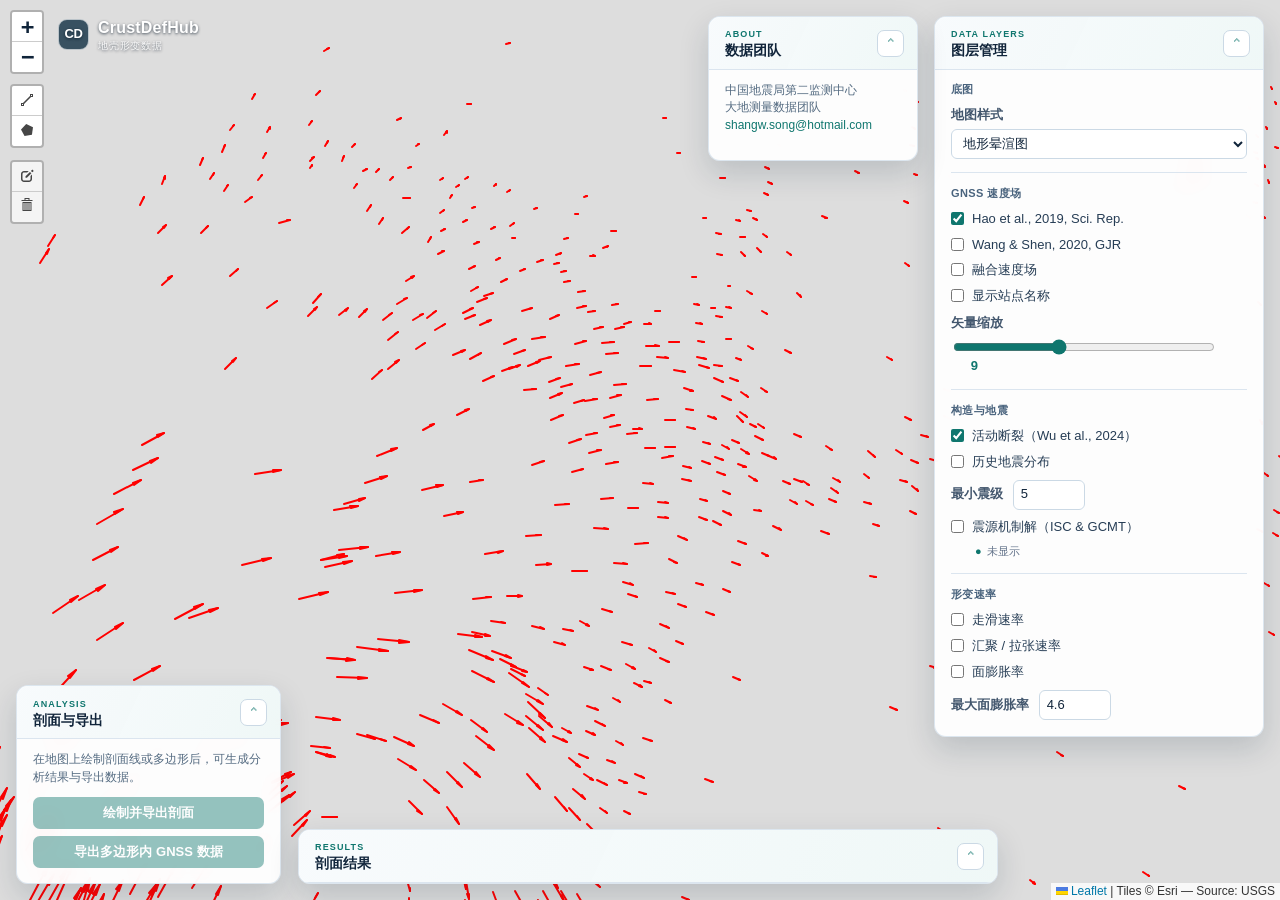
==== index.html @ 32964915 "Update index.html" ====
<!doctype html>
<html lang="zh-CN">
<head>
  <meta charset="UTF-8">
  <meta name="viewport" content="width=device-width, initial-scale=1">
  <meta name="theme-color" content="#0b2239">
  <title>CrustDefHub</title>
  <link rel="stylesheet" href="lib/leaflet/leaflet.css">
  <link rel="stylesheet" href="lib/leaflet/leaflet.draw.css">
  <link rel="stylesheet" href="style.css">
</head>
<body>
  <div id="map" aria-label="地壳形变交互地图"></div>

  <header class="app-brand">
    <span class="brand-mark">CD</span>
    <div><strong>CrustDefHub</strong><small>地壳形变数据</small></div>
  </header>

  <aside class="map-panel layer-panel">
    <div class="panel-heading">
      <div><span class="eyebrow">DATA LAYERS</span><h1>图层管理</h1></div>
      <button class="panel-toggle" type="button" onclick="togglePanel('info-box-content')" aria-label="展开或收起图层管理">⌃</button>
    </div>
    <div id="info-box-content" class="panel-content">
      <section>
        <h2>底图</h2>
        <label class="field-label" for="baseMapSelect">地图样式</label>
        <select id="baseMapSelect"><option value="arcgis">地形晕渲图</option><option value="osm">行政道路图</option></select>
      </section>
      <section>
        <h2>GNSS 速度场</h2>
        <label class="control-row"><input type="checkbox" class="velocityCheckbox" id="toggleVelocity_0" value="./data/velocity1.json" checked><span>Hao et al., 2019, Sci. Rep.</span></label>
        <label class="control-row"><input type="checkbox" class="velocityCheckbox" id="toggleVelocity_1" value="./data/velocity2.json"><span>Wang &amp; Shen, 2020, GJR</span></label>
        <label class="control-row"><input type="checkbox" class="velocityCheckbox" id="toggleVelocity_2" value="./data/velocity3.json"><span>融合速度场</span></label>
        <label class="control-row"><input type="checkbox" id="toggleStationLabels"><span>显示站点名称</span></label>
        <label class="field-label" for="zoomFactorInput">矢量缩放</label>
        <input type="range" id="zoomFactorInput" min="5" max="15" value="9">
        <span id="zoomFactorDisplay" class="range-value">9</span>
      </section>
      <section>
        <h2>构造与地震</h2>
        <label class="control-row"><input type="checkbox" id="toggleFaults" checked><span>活动断裂（Wu et al., 2024）</span></label>
        <label class="control-row"><input type="checkbox" id="toggleEarthquake"><span>历史地震分布</span></label>
        <label class="field-label compact" for="minMagnitude">最小震级</label>
        <input type="number" id="minMagnitude" value="5" step="0.5" min="0.5" max="8.5">
        <label class="control-row beachball-row"><input type="checkbox" id="toggleBeachball"><span>震源机制解（ISC &amp; GCMT）</span></label>
        <p id="beachballStatus" class="layer-status" aria-live="polite">未显示</p>
      </section>
      <section>
        <h2>形变速率</h2>
        <label class="control-row"><input type="checkbox" id="toggleImportedSSLines"><span>走滑速率</span></label>
        <label class="control-row"><input type="checkbox" id="toggleImportedDSLines"><span>汇聚 / 拉张速率</span></label>
        <label class="control-row"><input type="checkbox" id="toggleImportedDaliDrawn"><span>面膨胀率</span></label>
        <label class="field-label compact" for="maxStrainInput">最大面膨胀率</label>
        <input type="number" id="maxStrainInput" value="4.6" step="0.1" min="0.1" max="100">
      </section>
    </div>
  </aside>

  <section id="export-panel" class="map-panel tool-panel">
    <div class="panel-heading"><div><span class="eyebrow">ANALYSIS</span><h2>剖面与导出</h2></div><button class="panel-toggle" type="button" onclick="togglePanel('export-panel-content')">⌃</button></div>
    <div id="export-panel-content" class="panel-content">
      <p>在地图上绘制剖面线或多边形后，可生成分析结果与导出数据。</p>
      <div class="button-stack"><button id="projectBtn" disabled>绘制并导出剖面</button><button id="exportPolyBtn" disabled>导出多边形内 GNSS 数据</button></div>
    </div>
  </section>

  <section id="contact-info" class="map-panel contact-panel">
    <div class="panel-heading"><div><span class="eyebrow">ABOUT</span><h2>数据团队</h2></div><button class="panel-toggle" type="button" onclick="togglePanel('contact-info-content')">⌃</button></div>
    <div id="contact-info-content" class="panel-content"><p>中国地震局第二监测中心<br>大地测量数据团队<br><a href="mailto:shangw.song@hotmail.com">shangw.song@hotmail.com</a></p></div>
  </section>

  <section class="plot-container map-panel" id="plot-container">
    <div class="panel-heading"><div><span class="eyebrow">RESULTS</span><h2>剖面结果</h2></div><button class="panel-toggle" type="button" onclick="togglePanel('plot-container-content')">⌃</button></div>
    <div id="plot-container-content" class="panel-content" style="display:none"><div id="parallelPlot"></div><div id="verticalPlot"></div></div>
  </section>

  <script src="lib/leaflet/leaflet.js"></script>
  <script src="lib/plotly/plotly.min.js"></script>
  <script src="lib/leaflet/leaflet.draw.js"></script>
  <script src="mainobf.js"></script>
  <script src="beachball-performance.js"></script>
</body>
</html>
---- lib/leaflet/leaflet.css ----
/* required styles */

.leaflet-pane,
.leaflet-tile,
.leaflet-marker-icon,
.leaflet-marker-shadow,
.leaflet-tile-container,
.leaflet-pane > svg,
.leaflet-pane > canvas,
.leaflet-zoom-box,
.leaflet-image-layer,
.leaflet-layer {
	position: absolute;
	left: 0;
	top: 0;
	}
.leaflet-container {
	overflow: hidden;
	}
.leaflet-tile,
.leaflet-marker-icon,
.leaflet-marker-shadow {
	-webkit-user-select: none;
	   -moz-user-select: none;
	        user-select: none;
	  -webkit-user-drag: none;
	}
/* Prevents IE11 from highlighting tiles in blue */
.leaflet-tile::selection {
	background: transparent;
}
/* Safari renders non-retina tile on retina better with this, but Chrome is worse */
.leaflet-safari .leaflet-tile {
	image-rendering: -webkit-optimize-contrast;
	}
/* hack that prevents hw layers "stretching" when loading new tiles */
.leaflet-safari .leaflet-tile-container {
	width: 1600px;
	height: 1600px;
	-webkit-transform-origin: 0 0;
	}
.leaflet-marker-icon,
.leaflet-marker-shadow {
	display: block;
	}
/* .leaflet-container svg: reset svg max-width decleration shipped in Joomla! (joomla.org) 3.x */
/* .leaflet-container img: map is broken in FF if you have max-width: 100% on tiles */
.leaflet-container .leaflet-overlay-pane svg {
	max-width: none !important;
	max-height: none !important;
	}
.leaflet-container .leaflet-marker-pane img,
.leaflet-container .leaflet-shadow-pane img,
.leaflet-container .leaflet-tile-pane img,
.leaflet-container img.leaflet-image-layer,
.leaflet-container .leaflet-tile {
	max-width: none !important;
	max-height: none !important;
	width: auto;
	padding: 0;
	}

.leaflet-container img.leaflet-tile {
	/* See: https://bugs.chromium.org/p/chromium/issues/detail?id=600120 */
	mix-blend-mode: plus-lighter;
}

.leaflet-container.leaflet-touch-zoom {
	-ms-touch-action: pan-x pan-y;
	touch-action: pan-x pan-y;
	}
.leaflet-container.leaflet-touch-drag {
	-ms-touch-action: pinch-zoom;
	/* Fallback for FF which doesn't support pinch-zoom */
	touch-action: none;
	touch-action: pinch-zoom;
}
.leaflet-container.leaflet-touch-drag.leaflet-touch-zoom {
	-ms-touch-action: none;
	touch-action: none;
}
.leaflet-container {
	-webkit-tap-highlight-color: transparent;
}
.leaflet-container a {
	-webkit-tap-highlight-color: rgba(51, 181, 229, 0.4);
}
.leaflet-tile {
	filter: inherit;
	visibility: hidden;
	}
.leaflet-tile-loaded {
	visibility: inherit;
	}
.leaflet-zoom-box {
	width: 0;
	height: 0;
	-moz-box-sizing: border-box;
	     box-sizing: border-box;
	z-index: 800;
	}
/* workaround for https://bugzilla.mozilla.org/show_bug.cgi?id=888319 */
.leaflet-overlay-pane svg {
	-moz-user-select: none;
	}

.leaflet-pane         { z-index: 400; }

.leaflet-tile-pane    { z-index: 200; }
.leaflet-overlay-pane { z-index: 400; }
.leaflet-shadow-pane  { z-index: 500; }
.leaflet-marker-pane  { z-index: 600; }
.leaflet-tooltip-pane   { z-index: 650; }
.leaflet-popup-pane   { z-index: 700; }

.leaflet-map-pane canvas { z-index: 100; }
.leaflet-map-pane svg    { z-index: 200; }

.leaflet-vml-shape {
	width: 1px;
	height: 1px;
	}
.lvml {
	behavior: url(#default#VML);
	display: inline-block;
	position: absolute;
	}


/* control positioning */

.leaflet-control {
	position: relative;
	z-index: 800;
	pointer-events: visiblePainted; /* IE 9-10 doesn't have auto */
	pointer-events: auto;
	}
.leaflet-top,
.leaflet-bottom {
	position: absolute;
	z-index: 1000;
	pointer-events: none;
	}
.leaflet-top {
	top: 0;
	}
.leaflet-right {
	right: 0;
	}
.leaflet-bottom {
	bottom: 0;
	}
.leaflet-left {
	left: 0;
	}
.leaflet-control {
	float: left;
	clear: both;
	}
.leaflet-right .leaflet-control {
	float: right;
	}
.leaflet-top .leaflet-control {
	margin-top: 10px;
	}
.leaflet-bottom .leaflet-control {
	margin-bottom: 10px;
	}
.leaflet-left .leaflet-control {
	margin-left: 10px;
	}
.leaflet-right .leaflet-control {
	margin-right: 10px;
	}


/* zoom and fade animations */

.leaflet-fade-anim .leaflet-popup {
	opacity: 0;
	-webkit-transition: opacity 0.2s linear;
	   -moz-transition: opacity 0.2s linear;
	        transition: opacity 0.2s linear;
	}
.leaflet-fade-anim .leaflet-map-pane .leaflet-popup {
	opacity: 1;
	}
.leaflet-zoom-animated {
	-webkit-transform-origin: 0 0;
	    -ms-transform-origin: 0 0;
	        transform-origin: 0 0;
	}
svg.leaflet-zoom-animated {
	will-change: transform;
}

.leaflet-zoom-anim .leaflet-zoom-animated {
	-webkit-transition: -webkit-transform 0.25s cubic-bezier(0,0,0.25,1);
	   -moz-transition:    -moz-transform 0.25s cubic-bezier(0,0,0.25,1);
	        transition:         transform 0.25s cubic-bezier(0,0,0.25,1);
	}
.leaflet-zoom-anim .leaflet-tile,
.leaflet-pan-anim .leaflet-tile {
	-webkit-transition: none;
	   -moz-transition: none;
	        transition: none;
	}

.leaflet-zoom-anim .leaflet-zoom-hide {
	visibility: hidden;
	}


/* cursors */

.leaflet-interactive {
	cursor: pointer;
	}
.leaflet-grab {
	cursor: -webkit-grab;
	cursor:    -moz-grab;
	cursor:         grab;
	}
.leaflet-crosshair,
.leaflet-crosshair .leaflet-interactive {
	cursor: crosshair;
	}
.leaflet-popup-pane,
.leaflet-control {
	cursor: auto;
	}
.leaflet-dragging .leaflet-grab,
.leaflet-dragging .leaflet-grab .leaflet-interactive,
.leaflet-dragging .leaflet-marker-draggable {
	cursor: move;
	cursor: -webkit-grabbing;
	cursor:    -moz-grabbing;
	cursor:         grabbing;
	}

/* marker & overlays interactivity */
.leaflet-marker-icon,
.leaflet-marker-shadow,
.leaflet-image-layer,
.leaflet-pane > svg path,
.leaflet-tile-container {
	pointer-events: none;
	}

.leaflet-marker-icon.leaflet-interactive,
.leaflet-image-layer.leaflet-interactive,
.leaflet-pane > svg path.leaflet-interactive,
svg.leaflet-image-layer.leaflet-interactive path {
	pointer-events: visiblePainted; /* IE 9-10 doesn't have auto */
	pointer-events: auto;
	}

/* visual tweaks */

.leaflet-container {
	background: #ddd;
	outline-offset: 1px;
	}
.leaflet-container a {
	color: #0078A8;
	}
.leaflet-zoom-box {
	border: 2px dotted #38f;
	background: rgba(255,255,255,0.5);
	}


/* general typography */
.leaflet-container {
	font-family: "Helvetica Neue", Arial, Helvetica, sans-serif;
	font-size: 12px;
	font-size: 0.75rem;
	line-height: 1.5;
	}


/* general toolbar styles */

.leaflet-bar {
	box-shadow: 0 1px 5px rgba(0,0,0,0.65);
	border-radius: 4px;
	}
.leaflet-bar a {
	background-color: #fff;
	border-bottom: 1px solid #ccc;
	width: 26px;
	height: 26px;
	line-height: 26px;
	display: block;
	text-align: center;
	text-decoration: none;
	color: black;
	}
.leaflet-bar a,
.leaflet-control-layers-toggle {
	background-position: 50% 50%;
	background-repeat: no-repeat;
	display: block;
	}
.leaflet-bar a:hover,
.leaflet-bar a:focus {
	background-color: #f4f4f4;
	}
.leaflet-bar a:first-child {
	border-top-left-radius: 4px;
	border-top-right-radius: 4px;
	}
.leaflet-bar a:last-child {
	border-bottom-left-radius: 4px;
	border-bottom-right-radius: 4px;
	border-bottom: none;
	}
.leaflet-bar a.leaflet-disabled {
	cursor: default;
	background-color: #f4f4f4;
	color: #bbb;
	}

.leaflet-touch .leaflet-bar a {
	width: 30px;
	height: 30px;
	line-height: 30px;
	}
.leaflet-touch .leaflet-bar a:first-child {
	border-top-left-radius: 2px;
	border-top-right-radius: 2px;
	}
.leaflet-touch .leaflet-bar a:last-child {
	border-bottom-left-radius: 2px;
	border-bottom-right-radius: 2px;
	}

/* zoom control */

.leaflet-control-zoom-in,
.leaflet-control-zoom-out {
	font: bold 18px 'Lucida Console', Monaco, monospace;
	text-indent: 1px;
	}

.leaflet-touch .leaflet-control-zoom-in, .leaflet-touch .leaflet-control-zoom-out  {
	font-size: 22px;
	}


/* layers control */

.leaflet-control-layers {
	box-shadow: 0 1px 5px rgba(0,0,0,0.4);
	background: #fff;
	border-radius: 5px;
	}
.leaflet-control-layers-toggle {
	background-image: url(images/layers.png);
	width: 36px;
	height: 36px;
	}
.leaflet-retina .leaflet-control-layers-toggle {
	background-image: url(images/layers-2x.png);
	background-size: 26px 26px;
	}
.leaflet-touch .leaflet-control-layers-toggle {
	width: 44px;
	height: 44px;
	}
.leaflet-control-layers .leaflet-control-layers-list,
.leaflet-control-layers-expanded .leaflet-control-layers-toggle {
	display: none;
	}
.leaflet-control-layers-expanded .leaflet-control-layers-list {
	display: block;
	position: relative;
	}
.leaflet-control-layers-expanded {
	padding: 6px 10px 6px 6px;
	color: #333;
	background: #fff;
	}
.leaflet-control-layers-scrollbar {
	overflow-y: scroll;
	overflow-x: hidden;
	padding-right: 5px;
	}
.leaflet-control-layers-selector {
	margin-top: 2px;
	position: relative;
	top: 1px;
	}
.leaflet-control-layers label {
	display: block;
	font-size: 13px;
	font-size: 1.08333em;
	}
.leaflet-control-layers-separator {
	height: 0;
	border-top: 1px solid #ddd;
	margin: 5px -10px 5px -6px;
	}

/* Default icon URLs */
.leaflet-default-icon-path { /* used only in path-guessing heuristic, see L.Icon.Default */
	background-image: url(images/marker-icon.png);
	}


/* attribution and scale controls */

.leaflet-container .leaflet-control-attribution {
	background: #fff;
	background: rgba(255, 255, 255, 0.8);
	margin: 0;
	}
.leaflet-control-attribution,
.leaflet-control-scale-line {
	padding: 0 5px;
	color: #333;
	line-height: 1.4;
	}
.leaflet-control-attribution a {
	text-decoration: none;
	}
.leaflet-control-attribution a:hover,
.leaflet-control-attribution a:focus {
	text-decoration: underline;
	}
.leaflet-attribution-flag {
	display: inline !important;
	vertical-align: baseline !important;
	width: 1em;
	height: 0.6669em;
	}
.leaflet-left .leaflet-control-scale {
	margin-left: 5px;
	}
.leaflet-bottom .leaflet-control-scale {
	margin-bottom: 5px;
	}
.leaflet-control-scale-line {
	border: 2px solid #777;
	border-top: none;
	line-height: 1.1;
	padding: 2px 5px 1px;
	white-space: nowrap;
	-moz-box-sizing: border-box;
	     box-sizing: border-box;
	background: rgba(255, 255, 255, 0.8);
	text-shadow: 1px 1px #fff;
	}
.leaflet-control-scale-line:not(:first-child) {
	border-top: 2px solid #777;
	border-bottom: none;
	margin-top: -2px;
	}
.leaflet-control-scale-line:not(:first-child):not(:last-child) {
	border-bottom: 2px solid #777;
	}

.leaflet-touch .leaflet-control-attribution,
.leaflet-touch .leaflet-control-layers,
.leaflet-touch .leaflet-bar {
	box-shadow: none;
	}
.leaflet-touch .leaflet-control-layers,
.leaflet-touch .leaflet-bar {
	border: 2px solid rgba(0,0,0,0.2);
	background-clip: padding-box;
	}


/* popup */

.leaflet-popup {
	position: absolute;
	text-align: center;
	margin-bottom: 20px;
	}
.leaflet-popup-content-wrapper {
	padding: 1px;
	text-align: left;
	border-radius: 12px;
	}
.leaflet-popup-content {
	margin: 13px 24px 13px 20px;
	line-height: 1.3;
	font-size: 13px;
	font-size: 1.08333em;
	min-height: 1px;
	}
.leaflet-popup-content p {
	margin: 17px 0;
	margin: 1.3em 0;
	}
.leaflet-popup-tip-container {
	width: 40px;
	height: 20px;
	position: absolute;
	left: 50%;
	margin-top: -1px;
	margin-left: -20px;
	overflow: hidden;
	pointer-events: none;
	}
.leaflet-popup-tip {
	width: 17px;
	height: 17px;
	padding: 1px;

	margin: -10px auto 0;
	pointer-events: auto;

	-webkit-transform: rotate(45deg);
	   -moz-transform: rotate(45deg);
	    -ms-transform: rotate(45deg);
	        transform: rotate(45deg);
	}
.leaflet-popup-content-wrapper,
.leaflet-popup-tip {
	background: white;
	color: #333;
	box-shadow: 0 3px 14px rgba(0,0,0,0.4);
	}
.leaflet-container a.leaflet-popup-close-button {
	position: absolute;
	top: 0;
	right: 0;
	border: none;
	text-align: center;
	width: 24px;
	height: 24px;
	font: 16px/24px Tahoma, Verdana, sans-serif;
	color: #757575;
	text-decoration: none;
	background: transparent;
	}
.leaflet-container a.leaflet-popup-close-button:hover,
.leaflet-container a.leaflet-popup-close-button:focus {
	color: #585858;
	}
.leaflet-popup-scrolled {
	overflow: auto;
	}

.leaflet-oldie .leaflet-popup-content-wrapper {
	-ms-zoom: 1;
	}
.leaflet-oldie .leaflet-popup-tip {
	width: 24px;
	margin: 0 auto;

	-ms-filter: "progid:DXImageTransform.Microsoft.Matrix(M11=0.70710678, M12=0.70710678, M21=-0.70710678, M22=0.70710678)";
	filter: progid:DXImageTransform.Microsoft.Matrix(M11=0.70710678, M12=0.70710678, M21=-0.70710678, M22=0.70710678);
	}

.leaflet-oldie .leaflet-control-zoom,
.leaflet-oldie .leaflet-control-layers,
.leaflet-oldie .leaflet-popup-content-wrapper,
.leaflet-oldie .leaflet-popup-tip {
	border: 1px solid #999;
	}


/* div icon */

.leaflet-div-icon {
	background: #fff;
	border: 1px solid #666;
	}


/* Tooltip */
/* Base styles for the element that has a tooltip */
.leaflet-tooltip {
	position: absolute;
	padding: 6px;
	background-color: #fff;
	border: 1px solid #fff;
	border-radius: 3px;
	color: #222;
	white-space: nowrap;
	-webkit-user-select: none;
	-moz-user-select: none;
	-ms-user-select: none;
	user-select: none;
	pointer-events: none;
	box-shadow: 0 1px 3px rgba(0,0,0,0.4);
	}
.leaflet-tooltip.leaflet-interactive {
	cursor: pointer;
	pointer-events: auto;
	}
.leaflet-tooltip-top:before,
.leaflet-tooltip-bottom:before,
.leaflet-tooltip-left:before,
.leaflet-tooltip-right:before {
	position: absolute;
	pointer-events: none;
	border: 6px solid transparent;
	background: transparent;
	content: "";
	}

/* Directions */

.leaflet-tooltip-bottom {
	margin-top: 6px;
}
.leaflet-tooltip-top {
	margin-top: -6px;
}
.leaflet-tooltip-bottom:before,
.leaflet-tooltip-top:before {
	left: 50%;
	margin-left: -6px;
	}
.leaflet-tooltip-top:before {
	bottom: 0;
	margin-bottom: -12px;
	border-top-color: #fff;
	}
.leaflet-tooltip-bottom:before {
	top: 0;
	margin-top: -12px;
	margin-left: -6px;
	border-bottom-color: #fff;
	}
.leaflet-tooltip-left {
	margin-left: -6px;
}
.leaflet-tooltip-right {
	margin-left: 6px;
}
.leaflet-tooltip-left:before,
.leaflet-tooltip-right:before {
	top: 50%;
	margin-top: -6px;
	}
.leaflet-tooltip-left:before {
	right: 0;
	margin-right: -12px;
	border-left-color: #fff;
	}
.leaflet-tooltip-right:before {
	left: 0;
	margin-left: -12px;
	border-right-color: #fff;
	}

/* Printing */

@media print {
	/* Prevent printers from removing background-images of controls. */
	.leaflet-control {
		-webkit-print-color-adjust: exact;
		print-color-adjust: exact;
		}
	}
---- lib/leaflet/leaflet.draw.css ----
.leaflet-draw-section{position:relative}.leaflet-draw-toolbar{margin-top:12px}.leaflet-draw-toolbar-top{margin-top:0}.leaflet-draw-toolbar-notop a:first-child{border-top-right-radius:0}.leaflet-draw-toolbar-nobottom a:last-child{border-bottom-right-radius:0}.leaflet-draw-toolbar a{background-image:url('images/spritesheet.png');background-image:linear-gradient(transparent,transparent),url('images/spritesheet.svg');background-repeat:no-repeat;background-size:300px 30px;background-clip:padding-box}.leaflet-retina .leaflet-draw-toolbar a{background-image:url('images/spritesheet-2x.png');background-image:linear-gradient(transparent,transparent),url('images/spritesheet.svg')}
.leaflet-draw a{display:block;text-align:center;text-decoration:none}.leaflet-draw a .sr-only{position:absolute;width:1px;height:1px;padding:0;margin:-1px;overflow:hidden;clip:rect(0,0,0,0);border:0}.leaflet-draw-actions{display:none;list-style:none;margin:0;padding:0;position:absolute;left:26px;top:0;white-space:nowrap}.leaflet-touch .leaflet-draw-actions{left:32px}.leaflet-right .leaflet-draw-actions{right:26px;left:auto}.leaflet-touch .leaflet-right .leaflet-draw-actions{right:32px;left:auto}.leaflet-draw-actions li{display:inline-block}
.leaflet-draw-actions li:first-child a{border-left:0}.leaflet-draw-actions li:last-child a{-webkit-border-radius:0 4px 4px 0;border-radius:0 4px 4px 0}.leaflet-right .leaflet-draw-actions li:last-child a{-webkit-border-radius:0;border-radius:0}.leaflet-right .leaflet-draw-actions li:first-child a{-webkit-border-radius:4px 0 0 4px;border-radius:4px 0 0 4px}.leaflet-draw-actions a{background-color:#919187;border-left:1px solid #AAA;color:#FFF;font:11px/19px "Helvetica Neue",Arial,Helvetica,sans-serif;line-height:28px;text-decoration:none;padding-left:10px;padding-right:10px;height:28px}
.leaflet-touch .leaflet-draw-actions a{font-size:12px;line-height:30px;height:30px}.leaflet-draw-actions-bottom{margin-top:0}.leaflet-draw-actions-top{margin-top:1px}.leaflet-draw-actions-top a,.leaflet-draw-actions-bottom a{height:27px;line-height:27px}.leaflet-draw-actions a:hover{background-color:#a0a098}.leaflet-draw-actions-top.leaflet-draw-actions-bottom a{height:26px;line-height:26px}.leaflet-draw-toolbar .leaflet-draw-draw-polyline{background-position:-2px -2px}.leaflet-touch .leaflet-draw-toolbar .leaflet-draw-draw-polyline{background-position:0 -1px}
.leaflet-draw-toolbar .leaflet-draw-draw-polygon{background-position:-31px -2px}.leaflet-touch .leaflet-draw-toolbar .leaflet-draw-draw-polygon{background-position:-29px -1px}.leaflet-draw-toolbar .leaflet-draw-draw-rectangle{background-position:-62px -2px}.leaflet-touch .leaflet-draw-toolbar .leaflet-draw-draw-rectangle{background-position:-60px -1px}.leaflet-draw-toolbar .leaflet-draw-draw-circle{background-position:-92px -2px}.leaflet-touch .leaflet-draw-toolbar .leaflet-draw-draw-circle{background-position:-90px -1px}
.leaflet-draw-toolbar .leaflet-draw-draw-marker{background-position:-122px -2px}.leaflet-touch .leaflet-draw-toolbar .leaflet-draw-draw-marker{background-position:-120px -1px}.leaflet-draw-toolbar .leaflet-draw-draw-circlemarker{background-position:-273px -2px}.leaflet-touch .leaflet-draw-toolbar .leaflet-draw-draw-circlemarker{background-position:-271px -1px}.leaflet-draw-toolbar .leaflet-draw-edit-edit{background-position:-152px -2px}.leaflet-touch .leaflet-draw-toolbar .leaflet-draw-edit-edit{background-position:-150px -1px}
.leaflet-draw-toolbar .leaflet-draw-edit-remove{background-position:-182px -2px}.leaflet-touch .leaflet-draw-toolbar .leaflet-draw-edit-remove{background-position:-180px -1px}.leaflet-draw-toolbar .leaflet-draw-edit-edit.leaflet-disabled{background-position:-212px -2px}.leaflet-touch .leaflet-draw-toolbar .leaflet-draw-edit-edit.leaflet-disabled{background-position:-210px -1px}.leaflet-draw-toolbar .leaflet-draw-edit-remove.leaflet-disabled{background-position:-242px -2px}.leaflet-touch .leaflet-draw-toolbar .leaflet-draw-edit-remove.leaflet-disabled{background-position:-240px -2px}
.leaflet-mouse-marker{background-color:#fff;cursor:crosshair}.leaflet-draw-tooltip{background:#363636;background:rgba(0,0,0,0.5);border:1px solid transparent;-webkit-border-radius:4px;border-radius:4px;color:#fff;font:12px/18px "Helvetica Neue",Arial,Helvetica,sans-serif;margin-left:20px;margin-top:-21px;padding:4px 8px;position:absolute;visibility:hidden;white-space:nowrap;z-index:6}.leaflet-draw-tooltip:before{border-right:6px solid black;border-right-color:rgba(0,0,0,0.5);border-top:6px solid transparent;border-bottom:6px solid transparent;content:"";position:absolute;top:7px;left:-7px}
.leaflet-error-draw-tooltip{background-color:#f2dede;border:1px solid #e6b6bd;color:#b94a48}.leaflet-error-draw-tooltip:before{border-right-color:#e6b6bd}.leaflet-draw-tooltip-single{margin-top:-12px}.leaflet-draw-tooltip-subtext{color:#f8d5e4}.leaflet-draw-guide-dash{font-size:1%;opacity:.6;position:absolute;width:5px;height:5px}.leaflet-edit-marker-selected{background-color:rgba(254,87,161,0.1);border:4px dashed rgba(254,87,161,0.6);-webkit-border-radius:4px;border-radius:4px;box-sizing:content-box}
.leaflet-edit-move{cursor:move}.leaflet-edit-resize{cursor:pointer}.leaflet-oldie .leaflet-draw-toolbar{border:1px solid #999}
---- style.css ----
:root { --ink:#10243a; --muted:#64748b; --line:#dbe5ef; --surface:rgba(255,255,255,.94); --accent:#0f766e; --accent-dark:#0b5e58; }
* { box-sizing:border-box; }
html, body, #map { width:100%; height:100%; margin:0; }
body { color:var(--ink); font:13px/1.45 "Microsoft YaHei", "Segoe UI", sans-serif; background:#e8eef3; }
button, input, select { font:inherit; }
.app-brand { position:fixed; z-index:1001; top:16px; left:58px; display:flex; align-items:center; gap:9px; color:#fff; text-shadow:0 1px 3px rgba(4,20,35,.7); pointer-events:none; }
.brand-mark { display:grid; place-items:center; width:31px; height:31px; border:1px solid rgba(255,255,255,.65); border-radius:9px; background:rgba(9,42,62,.78); font-weight:800; letter-spacing:-.5px; }
.app-brand strong { display:block; font-size:16px; letter-spacing:.2px; }.app-brand small { display:block; opacity:.85; font-size:10px; letter-spacing:.8px; }
.map-panel { position:absolute; z-index:1000; background:var(--surface); border:1px solid rgba(219,229,239,.95); border-radius:12px; box-shadow:0 12px 30px rgba(15,35,57,.16); backdrop-filter:blur(10px); overflow:hidden; }
.layer-panel { top:16px; right:16px; width:min(330px, calc(100vw - 32px)); max-height:calc(100vh - 32px); overflow:auto; }
.tool-panel { bottom:16px; left:16px; width:265px; }.contact-panel { top:16px; right:362px; width:210px; }.plot-container { bottom:16px; left:298px; width:min(700px, calc(100vw - 330px)); max-height:calc(100vh - 32px); overflow:auto; }
.panel-heading { min-height:53px; padding:10px 13px 9px 16px; display:flex; align-items:center; justify-content:space-between; gap:10px; border-bottom:1px solid var(--line); background:linear-gradient(115deg, rgba(248,251,253,.98), rgba(238,247,246,.95)); }
.panel-heading h1, .panel-heading h2 { margin:1px 0 0; font-size:14px; line-height:1.15; }.eyebrow { display:block; color:var(--accent); font-size:9px; font-weight:800; letter-spacing:1.15px; }
.panel-toggle { width:27px; height:27px; border:1px solid #cbd9e5; border-radius:7px; background:white; color:var(--accent); cursor:pointer; font-size:17px; line-height:18px; }.panel-toggle:hover { background:#e6f4f2; }
.panel-content { padding:12px 16px 15px; }.panel-content section + section { margin-top:13px; padding-top:13px; border-top:1px solid var(--line); }.panel-content h2 { margin:0 0 8px; font-size:11px; color:#49637d; letter-spacing:.4px; text-transform:uppercase; }
.field-label { display:block; margin:8px 0 4px; font-weight:600; color:#42566d; }.field-label.compact { display:inline-block; margin:7px 6px 7px 0; }
.control-row { display:flex; align-items:flex-start; gap:8px; margin:7px 0; cursor:pointer; color:#263d55; }.control-row:hover span { color:var(--accent-dark); }.control-row input { margin:2px 0 0; accent-color:var(--accent); }
select, input[type="number"] { min-height:30px; border:1px solid #cbd9e5; border-radius:6px; padding:4px 7px; color:var(--ink); background:#fff; } select { width:100%; } input[type="number"] { width:72px; } input[type="range"] { width:calc(100% - 34px); accent-color:var(--accent); vertical-align:middle; }.range-value { display:inline-block; width:27px; color:var(--accent); font-weight:700; text-align:right; }
.layer-status { margin:5px 0 0 24px; color:var(--muted); font-size:11px; }.layer-status::before { content:"●"; margin-right:5px; color:var(--accent); }.layer-status.is-error { color:#b42318; }.layer-status.is-error::before { color:#b42318; }
.tool-panel p, .contact-panel p { margin:0 0 11px; color:#536a80; font-size:12px; }.contact-panel a { color:var(--accent); text-decoration:none; }.button-stack { display:grid; gap:7px; }.button-stack button { min-height:32px; border:0; border-radius:7px; background:var(--accent); color:#fff; cursor:pointer; font-weight:600; }.button-stack button:hover:not(:disabled) { background:var(--accent-dark); }.button-stack button:disabled { cursor:not-allowed; opacity:.44; }
#parallelPlot, #verticalPlot { width:100%; height:270px; }.beachball-popup { min-width:200px; line-height:1.6; }
#plot-container-content { display:none; }
.leaflet-control-zoom a { color:var(--ink) !important; }.leaflet-popup-content-wrapper { border-radius:10px; }.leaflet-popup-content { margin:12px 15px; }
@media (max-width:850px) { .app-brand { left:54px; top:12px; }.contact-panel { display:none; }.layer-panel { top:10px; right:10px; width:290px; max-height:calc(100vh - 20px); }.tool-panel { bottom:10px; left:10px; width:240px; }.plot-container { left:10px; bottom:10px; width:calc(100vw - 20px); max-height:65vh; }.plot-container .panel-content { padding:8px; } }
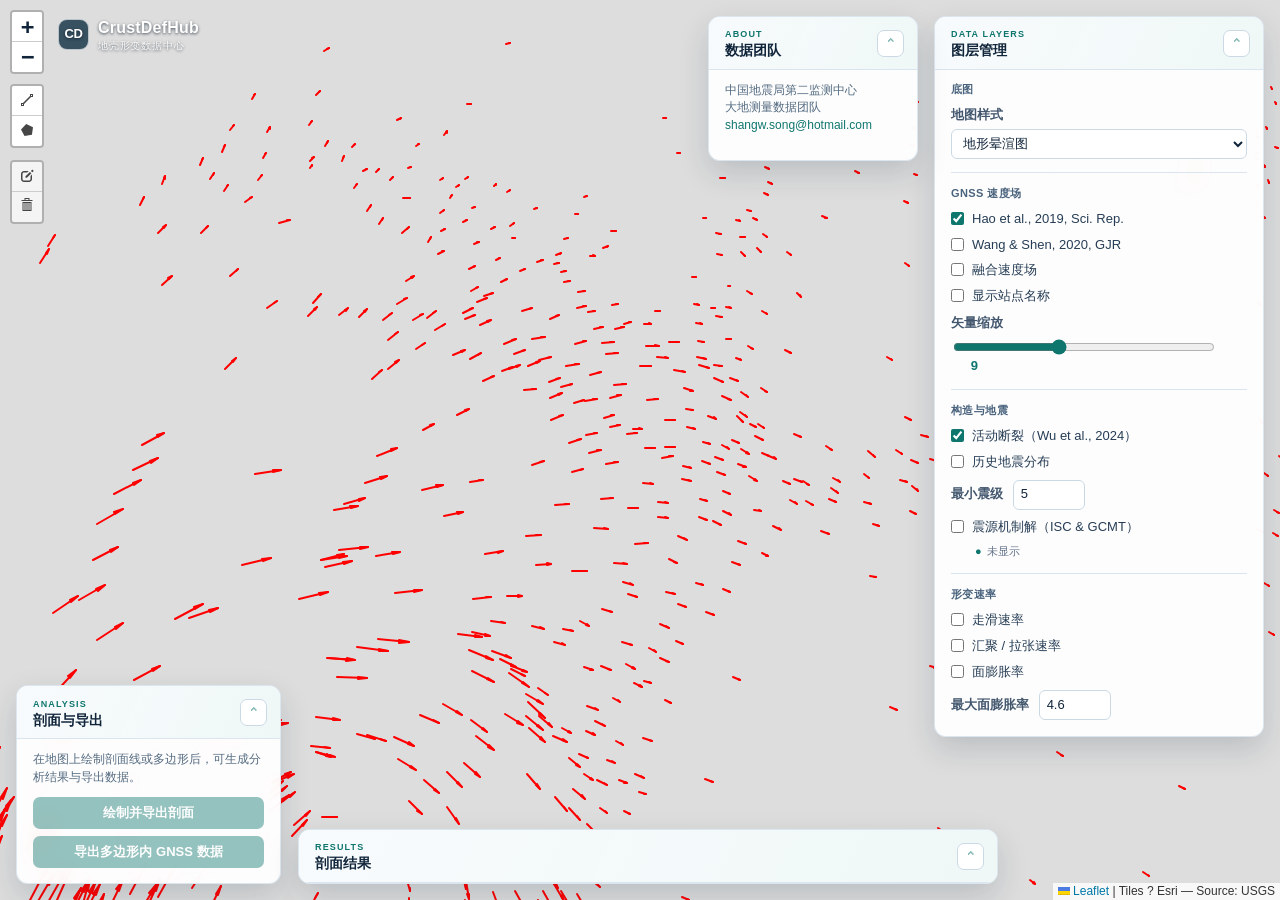
==== commit 0352a64c: "Add files via upload" ====
--- a/index.html
+++ b/index.html
@@ -14,7 +14,7 @@
 
   <header class="app-brand">
     <span class="brand-mark">CD</span>
-    <div><strong>CrustDefHub</strong><small>地壳形变数据</small></div>
+    <div><strong>CrustDefHub</strong><small>地壳形变数据中心</small></div>
   </header>
 
   <aside class="map-panel layer-panel">
--- a/style.css
+++ b/style.css
@@ -21,4 +21,10 @@
 #parallelPlot, #verticalPlot { width:100%; height:270px; }.beachball-popup { min-width:200px; line-height:1.6; }
 #plot-container-content { display:none; }
 .leaflet-control-zoom a { color:var(--ink) !important; }.leaflet-popup-content-wrapper { border-radius:10px; }.leaflet-popup-content { margin:12px 15px; }
-@media (max-width:850px) { .app-brand { left:54px; top:12px; }.contact-panel { display:none; }.layer-panel { top:10px; right:10px; width:290px; max-height:calc(100vh - 20px); }.tool-panel { bottom:10px; left:10px; width:240px; }.plot-container { left:10px; bottom:10px; width:calc(100vw - 20px); max-height:65vh; }.plot-container .panel-content { padding:8px; } }
+@media (max-width:850px) {
+  .app-brand { left:54px; top:12px; }
+  .contact-panel { display:none; }
+  .layer-panel { top:10px; right:10px; width:290px; max-height:calc(100vh - 20px); }
+  /* 手机端只保留图层展示，隐藏剖面/导出等计算工具面板及绘图控件 */
+  .tool-panel, .plot-container, .leaflet-draw.leaflet-control { display:none !important; }
+}
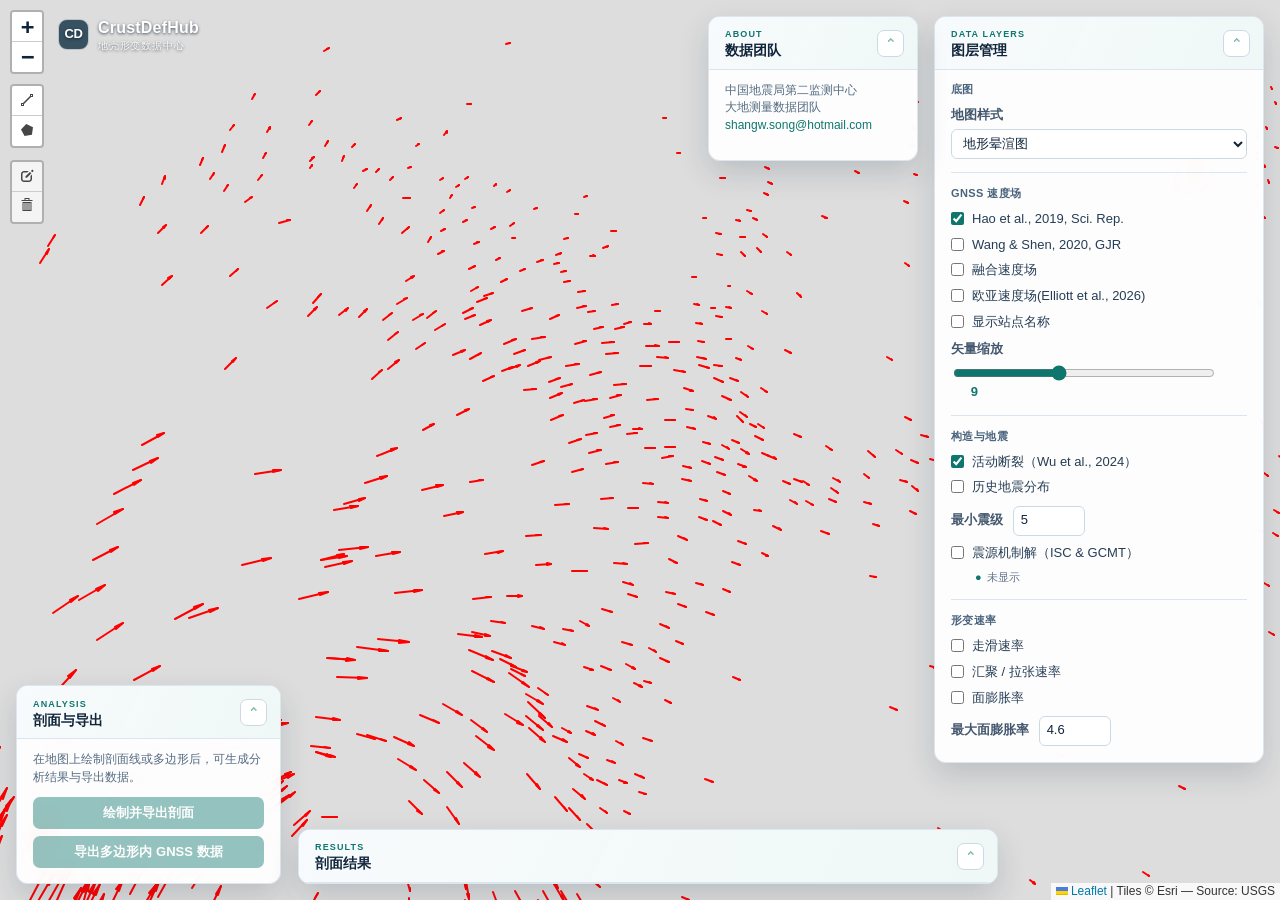
==== commit 7b347cc0: "Add files via upload" ====
--- a/index.html
+++ b/index.html
@@ -33,6 +33,7 @@
         <label class="control-row"><input type="checkbox" class="velocityCheckbox" id="toggleVelocity_0" value="./data/velocity1.json" checked><span>Hao et al., 2019, Sci. Rep.</span></label>
         <label class="control-row"><input type="checkbox" class="velocityCheckbox" id="toggleVelocity_1" value="./data/velocity2.json"><span>Wang &amp; Shen, 2020, GJR</span></label>
         <label class="control-row"><input type="checkbox" class="velocityCheckbox" id="toggleVelocity_2" value="./data/velocity3.json"><span>融合速度场</span></label>
+         <label class="control-row"><input type="checkbox" class="velocityCheckbox" id="toggleVelocity_3" value="./data/velocity4.json"><span>欧亚速度场(Elliott et al., 2026)</span></label>
         <label class="control-row"><input type="checkbox" id="toggleStationLabels"><span>显示站点名称</span></label>
         <label class="field-label" for="zoomFactorInput">矢量缩放</label>
         <input type="range" id="zoomFactorInput" min="5" max="15" value="9">
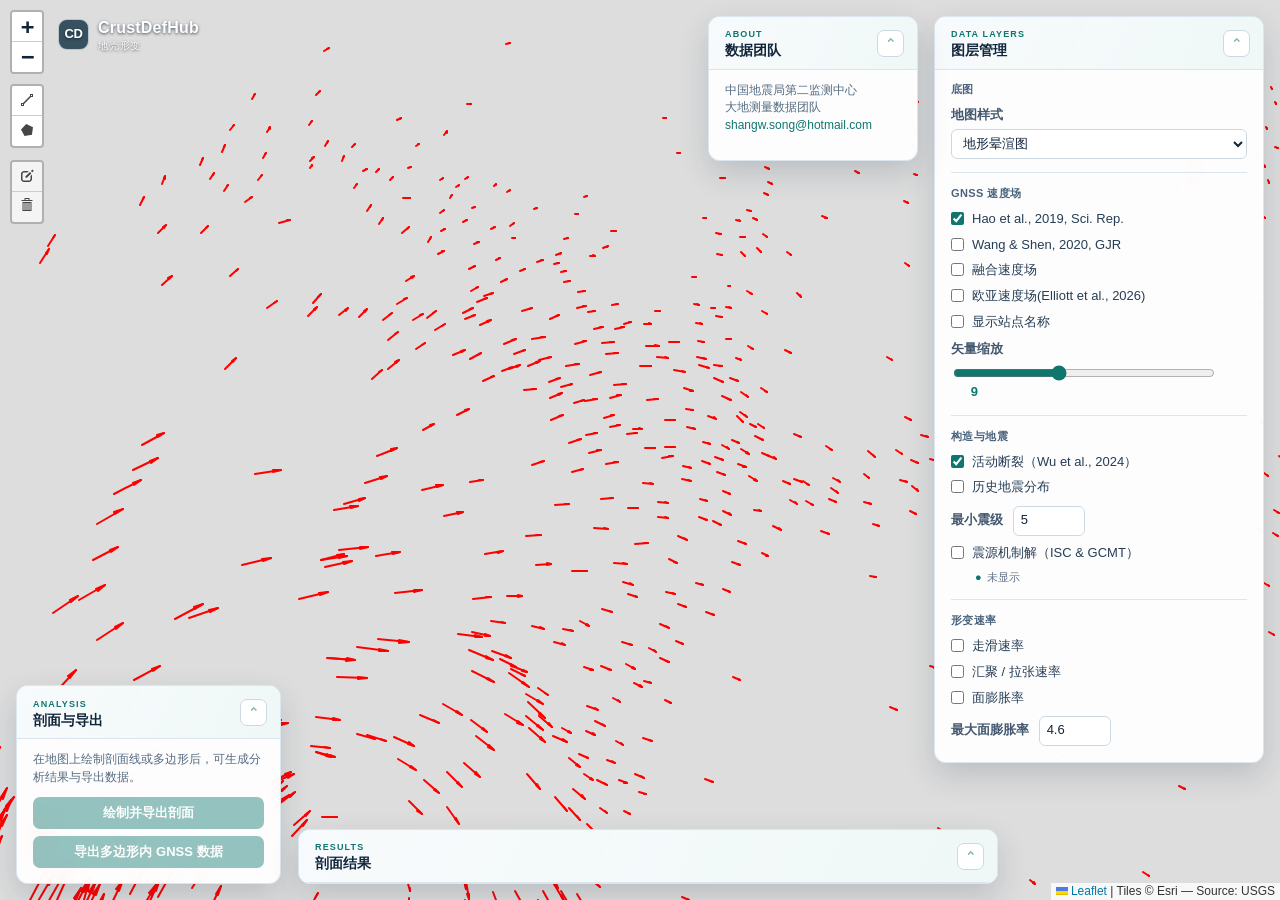
==== commit 452e2589: "Add files via upload" ====
--- a/index.html
+++ b/index.html
@@ -11,10 +11,10 @@
 </head>
 <body>
   <div id="map" aria-label="地壳形变交互地图"></div>
-
+  <script async src="https://www.googletagmanager.com/gtag/js?id=G-5SL8FQGGL8"></script>
   <header class="app-brand">
     <span class="brand-mark">CD</span>
-    <div><strong>CrustDefHub</strong><small>地壳形变数据中心</small></div>
+    <div><strong>CrustDefHub</strong><small>地壳形变</small></div>
   </header>
 
   <aside class="map-panel layer-panel">
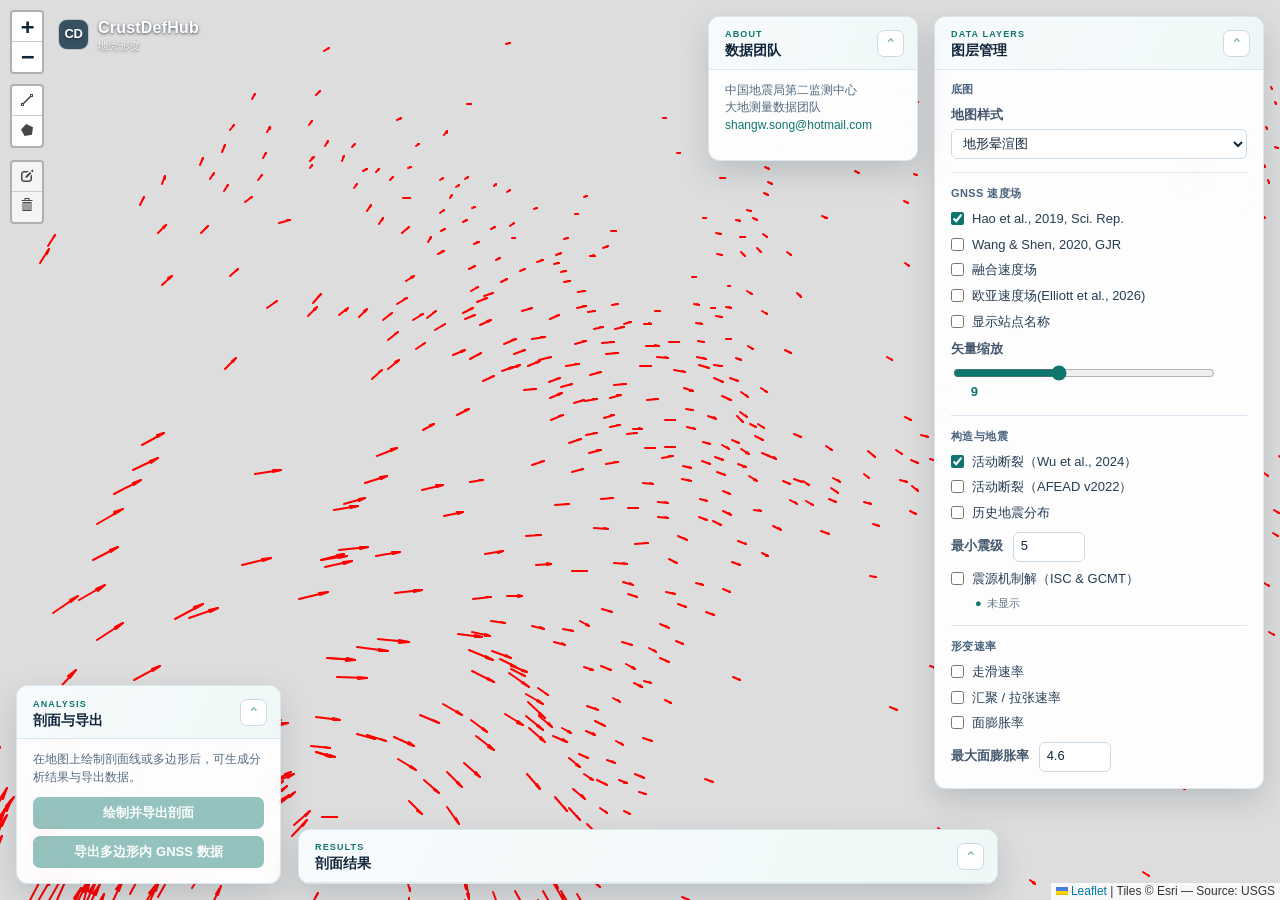
==== commit cf7c5f31: "Add files via upload" ====
--- a/index.html
+++ b/index.html
@@ -11,12 +11,18 @@
 </head>
 <body>
   <div id="map" aria-label="地壳形变交互地图"></div>
-  <script async src="https://www.googletagmanager.com/gtag/js?id=G-5SL8FQGGL8"></script>
   <header class="app-brand">
     <span class="brand-mark">CD</span>
     <div><strong>CrustDefHub</strong><small>地壳形变</small></div>
+    <script async src="https://www.googletagmanager.com/gtag/js?id=G-5SL8FQGGL8"></script>
+    <script>
+      window.dataLayer = window.dataLayer || [];
+      function gtag(){ dataLayer.push(arguments); }
+      gtag('js', new Date());
+      gtag('config', 'G-5SL8FQGGL8');
+    </script>
   </header>
-
+	
   <aside class="map-panel layer-panel">
     <div class="panel-heading">
       <div><span class="eyebrow">DATA LAYERS</span><h1>图层管理</h1></div>
@@ -42,6 +48,7 @@
       <section>
         <h2>构造与地震</h2>
         <label class="control-row"><input type="checkbox" id="toggleFaults" checked><span>活动断裂（Wu et al., 2024）</span></label>
+        <label class="control-row"><input type="checkbox" id="toggleAFEAD"><span>活动断裂（AFEAD v2022）</span></label>
         <label class="control-row"><input type="checkbox" id="toggleEarthquake"><span>历史地震分布</span></label>
         <label class="field-label compact" for="minMagnitude">最小震级</label>
         <input type="number" id="minMagnitude" value="5" step="0.5" min="0.5" max="8.5">
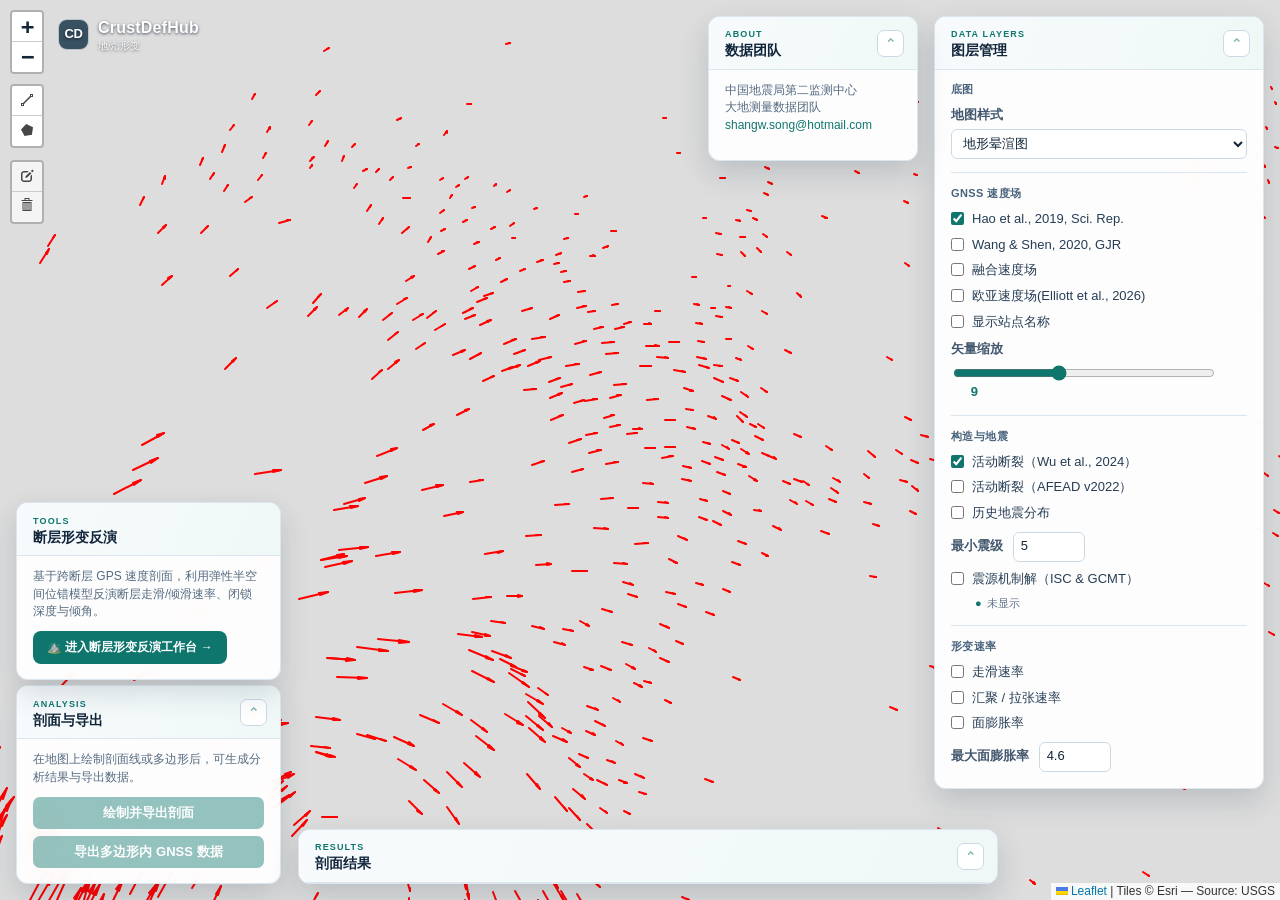
==== commit 7bd521e2: "Add files via upload" ====
--- a/index.html
+++ b/index.html
@@ -79,6 +79,18 @@
     <div id="contact-info-content" class="panel-content"><p>中国地震局第二监测中心<br>大地测量数据团队<br><a href="mailto:shangw.song@hotmail.com">shangw.song@hotmail.com</a></p></div>
   </section>
 
+  <!-- 👇 新增：断层形变反演工具入口（左下角，位于“剖面与导出”上方） 👇 -->
+  <section id="analysis-links" class="map-panel analysis-panel">
+    <div class="panel-heading">
+      <div><span class="eyebrow">TOOLS</span><h2>断层形变反演</h2></div>
+    </div>
+    <div class="panel-content">
+      <p>基于跨断层 GPS 速度剖面，利用弹性半空间位错模型反演断层走滑/倾滑速率、闭锁深度与倾角。</p>
+      <a href="fault_inversion_index.html" class="fault-inversion-link">⛰️ 进入断层形变反演工作台 →</a>
+    </div>
+  </section>
+  <!-- 👆 新增结束 👆 -->
+
   <section class="plot-container map-panel" id="plot-container">
     <div class="panel-heading"><div><span class="eyebrow">RESULTS</span><h2>剖面结果</h2></div><button class="panel-toggle" type="button" onclick="togglePanel('plot-container-content')">⌃</button></div>
     <div id="plot-container-content" class="panel-content" style="display:none"><div id="parallelPlot"></div><div id="verticalPlot"></div></div>
@@ -90,4 +102,4 @@
   <script src="mainobf.js"></script>
   <script src="beachball-performance.js"></script>
 </body>
-</html>
+</html>
--- a/style.css
+++ b/style.css
@@ -21,10 +21,35 @@
 #parallelPlot, #verticalPlot { width:100%; height:270px; }.beachball-popup { min-width:200px; line-height:1.6; }
 #plot-container-content { display:none; }
 .leaflet-control-zoom a { color:var(--ink) !important; }.leaflet-popup-content-wrapper { border-radius:10px; }.leaflet-popup-content { margin:12px 15px; }
+
+/* ===== 新增：断层形变反演工具入口面板 ===== */
+.analysis-panel {
+  bottom: 220px;              /* 位于“剖面与导出”面板（约162px高）上方 */
+  left: 16px;
+  width: 265px;
+}
+.analysis-panel p {
+  margin: 0 0 10px;
+  color: #536a80;
+  font-size: 12px;
+}
+.fault-inversion-link {
+  display: inline-block;
+  padding: 8px 14px;
+  border-radius: 8px;
+  background: var(--accent);
+  color: #fff;
+  text-decoration: none;
+  font-size: 12px;
+  font-weight: 600;
+  transition: background .2s;
+}
+.fault-inversion-link:hover { background: var(--accent-dark); }
+
 @media (max-width:850px) {
   .app-brand { left:54px; top:12px; }
   .contact-panel { display:none; }
   .layer-panel { top:10px; right:10px; width:290px; max-height:calc(100vh - 20px); }
   /* 手机端只保留图层展示，隐藏剖面/导出等计算工具面板及绘图控件 */
-  .tool-panel, .plot-container, .leaflet-draw.leaflet-control { display:none !important; }
-}
+  .tool-panel, .plot-container, .analysis-panel, .leaflet-draw.leaflet-control { display:none !important; }
+}
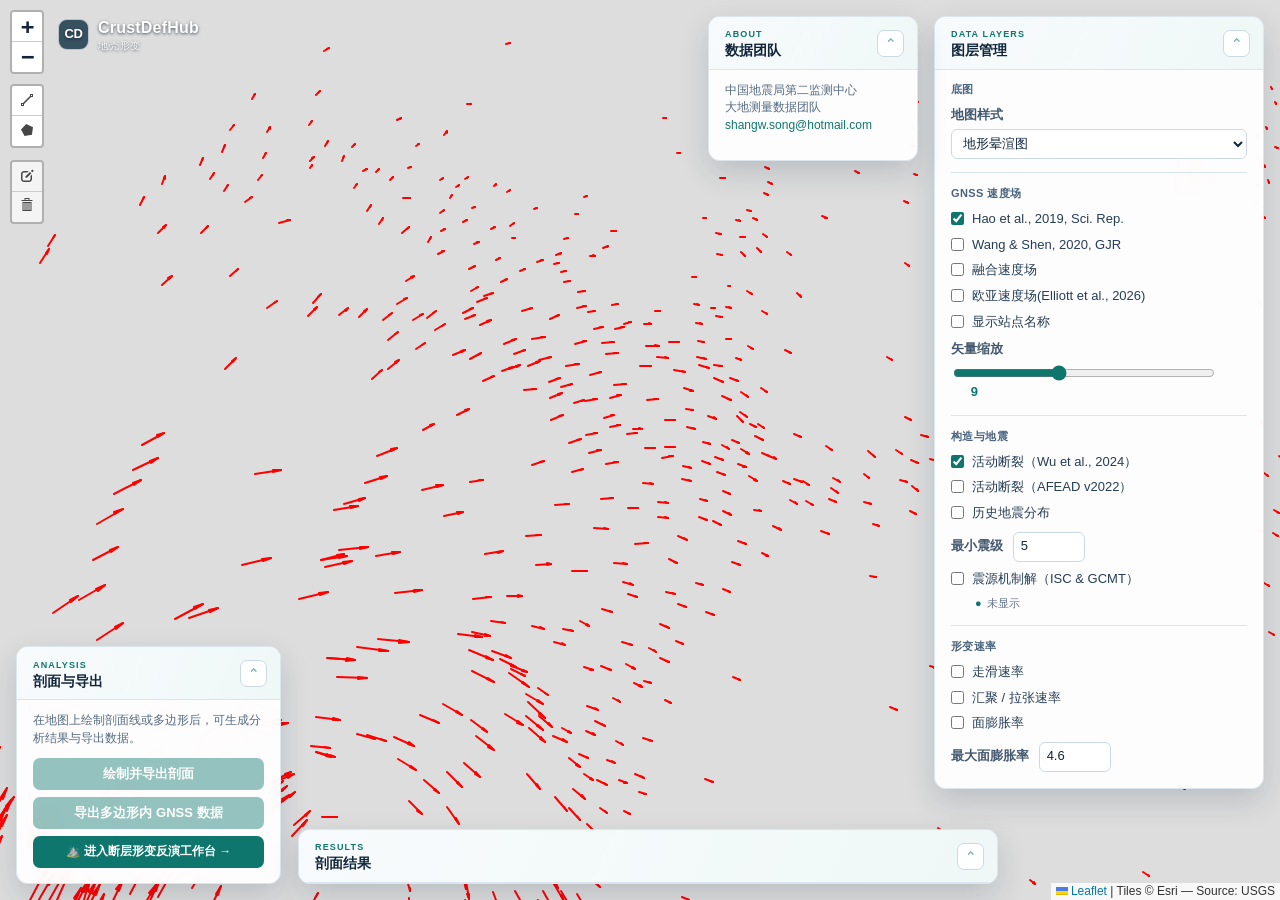
==== commit 377e6dd9: "Add files via upload" ====
--- a/index.html
+++ b/index.html
@@ -70,7 +70,11 @@
     <div class="panel-heading"><div><span class="eyebrow">ANALYSIS</span><h2>剖面与导出</h2></div><button class="panel-toggle" type="button" onclick="togglePanel('export-panel-content')">⌃</button></div>
     <div id="export-panel-content" class="panel-content">
       <p>在地图上绘制剖面线或多边形后，可生成分析结果与导出数据。</p>
-      <div class="button-stack"><button id="projectBtn" disabled>绘制并导出剖面</button><button id="exportPolyBtn" disabled>导出多边形内 GNSS 数据</button></div>
+      <div class="button-stack">
+        <button id="projectBtn" disabled>绘制并导出剖面</button>
+        <button id="exportPolyBtn" disabled>导出多边形内 GNSS 数据</button>
+        <a href="fault_inversion_index.html" class="fault-inversion-link">⛰️ 进入断层形变反演工作台 →</a>
+      </div>
     </div>
   </section>
 
@@ -78,18 +82,6 @@
     <div class="panel-heading"><div><span class="eyebrow">ABOUT</span><h2>数据团队</h2></div><button class="panel-toggle" type="button" onclick="togglePanel('contact-info-content')">⌃</button></div>
     <div id="contact-info-content" class="panel-content"><p>中国地震局第二监测中心<br>大地测量数据团队<br><a href="mailto:shangw.song@hotmail.com">shangw.song@hotmail.com</a></p></div>
   </section>
-
-  <!-- 👇 新增：断层形变反演工具入口（左下角，位于“剖面与导出”上方） 👇 -->
-  <section id="analysis-links" class="map-panel analysis-panel">
-    <div class="panel-heading">
-      <div><span class="eyebrow">TOOLS</span><h2>断层形变反演</h2></div>
-    </div>
-    <div class="panel-content">
-      <p>基于跨断层 GPS 速度剖面，利用弹性半空间位错模型反演断层走滑/倾滑速率、闭锁深度与倾角。</p>
-      <a href="fault_inversion_index.html" class="fault-inversion-link">⛰️ 进入断层形变反演工作台 →</a>
-    </div>
-  </section>
-  <!-- 👆 新增结束 👆 -->
 
   <section class="plot-container map-panel" id="plot-container">
     <div class="panel-heading"><div><span class="eyebrow">RESULTS</span><h2>剖面结果</h2></div><button class="panel-toggle" type="button" onclick="togglePanel('plot-container-content')">⌃</button></div>
--- a/style.css
+++ b/style.css
@@ -22,21 +22,14 @@
 #plot-container-content { display:none; }
 .leaflet-control-zoom a { color:var(--ink) !important; }.leaflet-popup-content-wrapper { border-radius:10px; }.leaflet-popup-content { margin:12px 15px; }
 
-/* ===== 新增：断层形变反演工具入口面板 ===== */
-.analysis-panel {
-  bottom: 220px;              /* 位于“剖面与导出”面板（约162px高）上方 */
-  left: 16px;
-  width: 265px;
-}
-.analysis-panel p {
-  margin: 0 0 10px;
-  color: #536a80;
-  font-size: 12px;
-}
+/* ===== 新增：断层形变反演入口按钮（位于剖面与导出按钮堆栈最后一行） ===== */
 .fault-inversion-link {
-  display: inline-block;
-  padding: 8px 14px;
-  border-radius: 8px;
+  display: flex;
+  align-items: center;
+  justify-content: center;
+  min-height: 32px;
+  padding: 0 12px;
+  border-radius: 7px;
   background: var(--accent);
   color: #fff;
   text-decoration: none;
@@ -51,5 +44,5 @@
   .contact-panel { display:none; }
   .layer-panel { top:10px; right:10px; width:290px; max-height:calc(100vh - 20px); }
   /* 手机端只保留图层展示，隐藏剖面/导出等计算工具面板及绘图控件 */
-  .tool-panel, .plot-container, .analysis-panel, .leaflet-draw.leaflet-control { display:none !important; }
+  .tool-panel, .plot-container, .leaflet-draw.leaflet-control { display:none !important; }
 }
